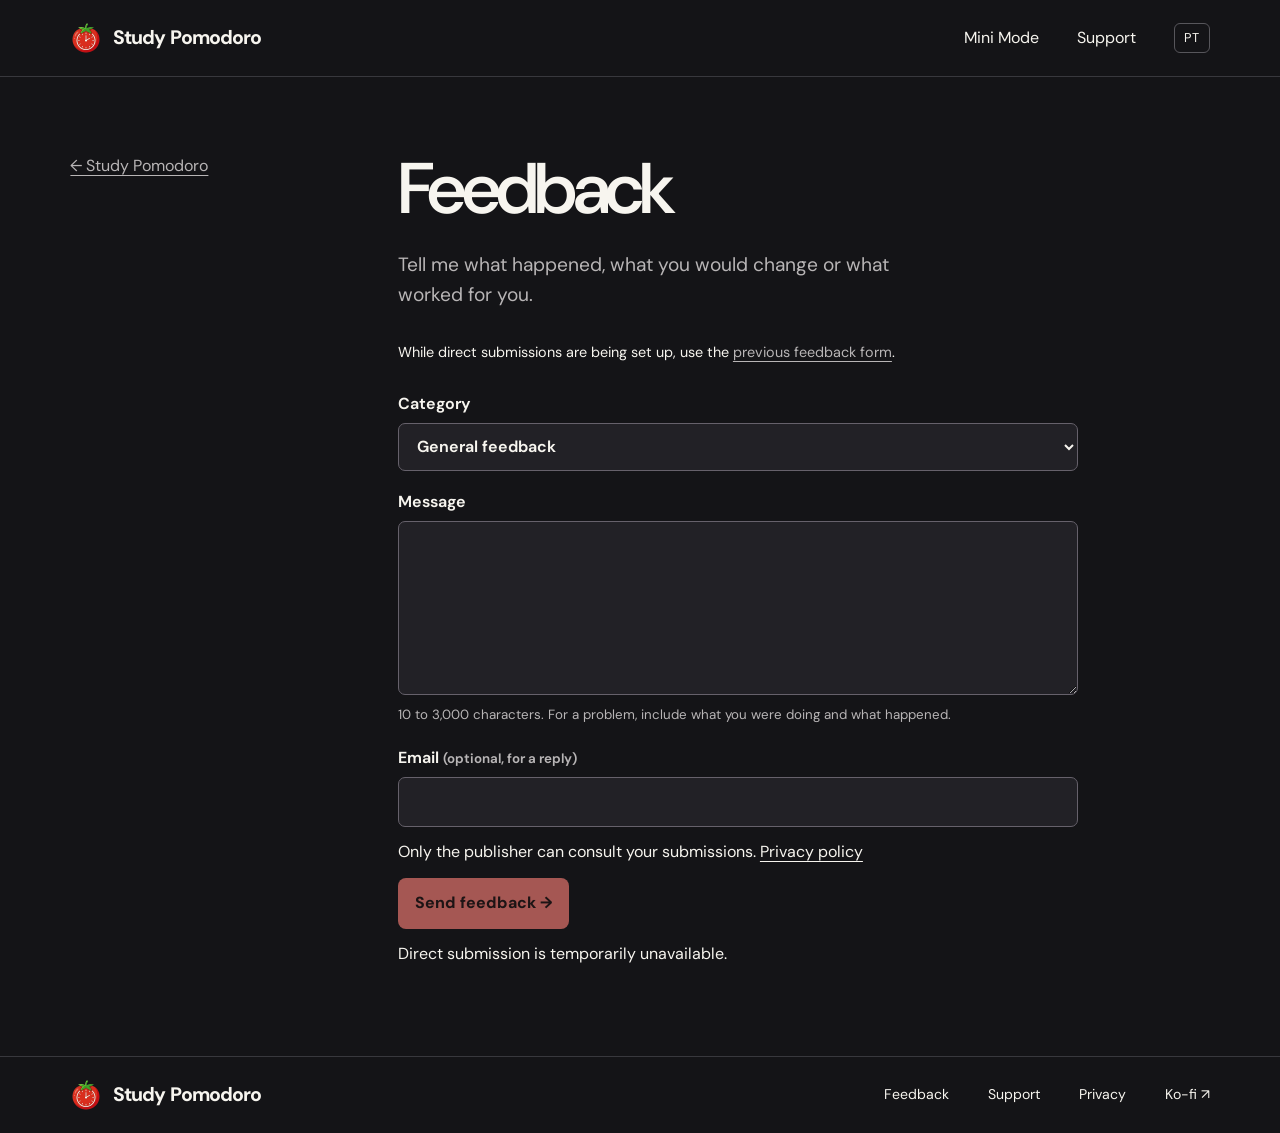
==== feedback/index.html @ 272808e7 "Reconstruir o site oficial bilingue da Study Pomodoro" ====
<!doctype html>
<html lang="en"><head><meta charset="utf-8"><meta name="viewport" content="width=device-width,initial-scale=1">
<title>Feedback | Study Pomodoro</title><meta name="description" content="Send an idea, report a problem or share a comment."><meta name="theme-color" content="#141417">
<link rel="canonical" href="https://carrolaxd.github.io/studypomodoro/feedback/"><link rel="alternate" hreflang="en" href="https://carrolaxd.github.io/studypomodoro/feedback/"><link rel="alternate" hreflang="pt-PT" href="https://carrolaxd.github.io/studypomodoro/pt/feedback/"><link rel="alternate" hreflang="x-default" href="https://carrolaxd.github.io/studypomodoro/feedback/">
<meta property="og:type" content="website"><meta property="og:title" content="Feedback | Study Pomodoro"><meta property="og:description" content="Send an idea, report a problem or share a comment."><meta property="og:url" content="https://carrolaxd.github.io/studypomodoro/feedback/"><meta property="og:image" content="https://carrolaxd.github.io/studypomodoro/assets/social.jpg"><meta property="og:image:alt" content="Study Pomodoro"><meta name="twitter:card" content="summary_large_image">
<link rel="icon" href="../assets/tomato.png"><link rel="stylesheet" href="../styles.css"><script defer src="../site.js"></script><script defer src="../assets/feedback.js"></script></head>
<body><a class="skip" href="#content">Skip to content</a><header><div class="bound nav"><a class="brand" href="../"><img src="../assets/tomato.png" width="32" height="32" alt="" >Study Pomodoro</a><nav aria-label="Main navigation"><a class="wide" href="../#mini">Mini Mode</a><a href="../support/">Support</a><a class="lang" href="../pt/feedback/" lang="pt-PT" hreflang="pt-PT" aria-label="PT - Português de Portugal">PT</a></nav></div></header>
<main id="content" class="bound doc"><aside><a href="../">← Study Pomodoro</a></aside><article><h1>Feedback</h1><p class="lead">Tell me what happened, what you would change or what worked for you.</p><aside class="fallback">While direct submissions are being set up, use the <a href="https://forms.gle/apu5jRZcbEH61ui2A">previous feedback form</a>.</aside><noscript><p>Direct submissions are being set up. You can use the previous feedback form in the meantime.</p></noscript><form data-feedback-form method="post"><label>Category<select name="category"><option value="general">General feedback</option><option value="bug">Report a problem</option><option value="suggestion">Suggest an idea</option></select></label><label>Message<textarea name="message" required minlength="10" maxlength="3000" rows="6" aria-describedby="hint"></textarea></label><small id="hint">10 to 3,000 characters. For a problem, include what you were doing and what happened.</small><label>Email <small>(optional, for a reply)</small><input type="email" name="email" maxlength="254" autocomplete="email"></label><label hidden>Website<input name="website" tabindex="-1" autocomplete="off"></label><p>Only the publisher can consult your submissions. <a href="../privacy/">Privacy policy</a></p><button type="submit" class="install" disabled>Send feedback →</button><p data-feedback-status role="status" aria-live="polite"></p></form></article></main>
<footer><div class="bound foot"><a class="brand" href="../"><img src="../assets/tomato.png" width="32" height="32" alt="" >Study Pomodoro</a><nav aria-label="Footer"><a href="../feedback/">Feedback</a><a href="../support/">Support</a><a href="../privacy/">Privacy</a><a href="https://ko-fi.com/ByCarrola">Ko-fi ↗</a></nav></div></footer></body></html>
---- styles.css ----
@font-face{font-family:DM;src:url(assets/fonts/dm-sans.woff2) format("woff2");font-weight:100 1000;font-display:swap}
:root{color-scheme:dark;--ink:#141417;--paper:#f5f1eb;--text:#f7f5ef;--muted:#b8b5b6;--coral:#ff8178;--line:#38383d;font-family:DM,system-ui,sans-serif;color:var(--text);background:var(--ink);scroll-behavior:smooth}
*{box-sizing:border-box}
body,figure,h1,h2,h3,p{margin:0}
body{font-size:16px;line-height:1.55}
a{color:inherit;text-underline-offset:.25em}
button,input,select,textarea{font:inherit}
button,summary{cursor:pointer}
[hidden]{display:none!important}
:focus-visible{outline:3px solid #599dff;outline-offset:4px}
.bound{width:min(1240px,89%);margin-inline:auto}
.skip{position:absolute;top:.5rem;left:1rem;padding:.5rem 1rem;background:white;color:black;transform:translateY(-160%);z-index:5}
.skip:focus{transform:none}
header{border-bottom:1px solid var(--line)}
.nav,.foot,.foot nav,.nav nav,.brand,.buttons,.install,.watch,.kicker,.closing,.section-head,figcaption,.switch{display:flex;align-items:center}
.nav,.foot{justify-content:space-between;min-height:76px;gap:1rem}
.brand{gap:.65rem;text-decoration:none;letter-spacing:-.045em;font-weight:760;font-size:1.22rem}
.brand img{object-fit:contain}
nav{gap:clamp(1rem,3vw,2.4rem)}
nav a,.watch{text-decoration:none}
nav a:hover,.watch:hover{color:var(--coral)}
.lang{font-size:.8rem;letter-spacing:.06em;border:1px solid #57565b;border-radius:6px;padding:.23rem .55rem}
.hero{display:grid;grid-template-columns:1fr 1fr;align-items:center;gap:5%;padding-block:clamp(3rem,6vw,6rem)}
.kicker{gap:.65rem;font-size:.73rem;font-weight:700;letter-spacing:.13em;text-transform:uppercase}
.kicker i{width:.65em;height:.65em;border-radius:50%;background:var(--coral)}
h1,h2,h3{font-weight:570;letter-spacing:-.065em;line-height:.99;text-wrap:balance}
.hero h1{font-size:clamp(4.4rem,7.3vw,7.3rem);margin:.28em 0}
h1 em{color:var(--coral);font-style:normal}
.intro,.section-head>p,.features .muted,.lead{font-size:clamp(1.04rem,1.5vw,1.22rem);color:var(--muted);max-width:40ch}
.buttons{margin-top:2rem;flex-wrap:wrap;gap:1.4rem}
.install{width:fit-content;justify-content:center;gap:.65rem;text-decoration:none;background:var(--coral);color:#231514;font-weight:750;border:0;border-radius:8px;padding:.83rem 1.05rem;transition:background .2s,transform .2s}
.install:hover{background:#ffa69f;transform:translateY(-2px)}
.install:disabled{opacity:.62;cursor:default;transform:none}
.windows{height:15px;width:15px;background:linear-gradient(to right,transparent 44%,var(--coral) 44% 55%,transparent 55%),linear-gradient(to bottom,#241617 44%,transparent 44% 55%,#241617 55%)}
.watch{gap:.46rem;font-size:.94rem;font-weight:650;padding-block:.5rem}
.watch b{font-size:1.23rem}
.watch small,.platform,.credit{color:var(--muted);font-size:.8rem}
.platform{margin-top:1rem}
.dial-stage{position:relative;isolation:isolate;overflow:hidden;display:grid;grid-template-rows:1fr auto;align-self:stretch;min-height:420px;border-radius:18px;background-color:#302128;background-image:radial-gradient(ellipse at 48% 56%,#6a343c 1%,transparent 70%),repeating-linear-gradient(0deg,transparent 0 31px,#ffffff08 31px 32px),repeating-linear-gradient(90deg,transparent 0 31px,#ffffff08 31px 32px);border:1px solid #574047}
.dial-stage[data-phase=break]{background-color:#1e2939;background-image:radial-gradient(ellipse at 48% 56%,#394b70 1%,transparent 70%),repeating-linear-gradient(0deg,transparent 0 31px,#ffffff09 31px 32px),repeating-linear-gradient(90deg,transparent 0 31px,#ffffff09 31px 32px)}
.ruler{height:12px;margin-inline:18px;position:absolute;inset:0 0 auto;background:repeating-linear-gradient(90deg,#ffffff38 0 1px,transparent 1px 12px);mask-image:linear-gradient(to bottom,black,transparent)}
.dial-window{align-self:center;display:grid;place-items:center;padding:32px 12px 16px}
.dial-window img{width:min(66%,295px);height:auto;display:block;filter:drop-shadow(0 16px 20px #10051066)}
figcaption{justify-content:space-between;gap:.6rem;padding:12px 18px;color:#e4d8da;font-size:.78rem;border-top:1px solid #ffffff18;background:#14141760}
.switch{gap:3px;background:#1b1a1e;border-radius:24px;padding:3px}
.switch button{background:none;border:0;border-radius:20px;color:#d0cbd1;min-height:32px;padding:.25rem .85rem}
.switch button[aria-pressed=true]{background:#f9d7d3;color:#24191b}
[data-phase=break] .switch button[aria-pressed=true]{background:#d2e0ff}
h2{font-size:clamp(2.5rem,5vw,5.25rem)}
.mini,.film{padding-block:clamp(3.5rem,7vw,7rem)}
.mini{background:var(--paper);color:#252227}
.section-head{justify-content:space-between;align-items:end;gap:3rem;margin-bottom:2rem}
.section-head h2,.features h2{margin-top:.24em}
.section-head>p{color:#565258;max-width:40ch}
.desk{overflow:hidden;border-radius:12px;background:#323445}
.desk img,video{width:100%;height:auto;display:block}
.features{display:grid;grid-template-columns:1fr 1.15fr;gap:8%;padding-block:clamp(3.5rem,7vw,7rem)}
.features .muted{margin-top:1.5rem}
details{border-bottom:1px solid var(--line)}
details:first-of-type{border-top:1px solid var(--line)}
summary{font-weight:650;padding:1rem 0}
.feature summary{display:flex;justify-content:space-between;align-items:center;list-style:none;font-size:1.25rem}
.feature summary::-webkit-details-marker{display:none}
.feature summary span:after{content:'+';font-size:1.35rem;color:var(--coral)}
.feature[open] summary span:after{content:'−'}
.feature>div{padding:1.25rem 1.5rem 0;background:#212126;overflow:hidden;border-radius:10px 10px 0 0}
.feature h3{font-size:1.65rem;letter-spacing:-.04em}
.feature p{color:var(--muted);margin:.65rem 0 1rem}
.feature img{display:block;width:min(100%,290px);height:auto;margin:auto}
.film{background:#202025}
video{border-radius:12px;background:black}
.credit{margin-top:.85rem}
.closing{justify-content:space-between;gap:2rem;padding-block:5rem}
.closing h2{max-width:14ch}
footer{border-top:1px solid var(--line)}
.foot{padding-block:1.3rem}
.foot nav{display:flex;flex-wrap:wrap;font-size:.88rem}
.doc{display:grid;grid-template-columns:1fr 3fr;gap:5%;padding-block:clamp(2.5rem,6vw,6rem);min-height:70vh}
.doc aside>a,.doc small{color:var(--muted)}
.doc article{max-width:680px;min-width:0}
.doc h1{font-size:clamp(3rem,5.6vw,5.5rem);margin-bottom:.35em}
.doc h2{font-size:1.55rem;line-height:1.2;letter-spacing:-.035em;margin-top:1.6em}
.doc p,.doc ul{margin:.8rem 0}
.doc .lead{margin-bottom:2rem}
.doc details>div{padding:0 0 1rem}
.doc .install{margin-top:.7rem}
form{margin-top:1.75rem}
form label{display:block;font-weight:650;margin:1.2rem 0 .45rem}
input,textarea,select{width:100%;padding:.72rem .85rem;border:1px solid #66616b;background:#222126;color:var(--text);border-radius:7px;display:block;margin-top:.4rem}
textarea{resize:vertical;min-height:8rem}
.fallback{font-size:.9rem;margin-top:1.5rem}
@media(max-width:880px){.bound{width:91%}.hero{gap:4%}.hero h1{font-size:clamp(3.8rem,8vw,5rem)}.dial-stage{min-height:370px}.section-head{gap:1.5rem}.buttons{gap:.6rem 1rem}.nav{min-height:64px}}
@media(max-width:700px){.hero,.features,.doc{grid-template-columns:1fr}.hero{gap:2rem;padding-block:2.5rem}.hero h1{font-size:clamp(4rem,13vw,6rem)}.dial-stage{min-height:0}.dial-window img{width:min(57%,250px)}.dial-window{padding:24px 12px 16px}.section-head,.closing,.foot{align-items:flex-start;flex-direction:column}.section-head{gap:1.2rem}.features{gap:2rem}.closing{padding-block:3rem}.doc{gap:1.2rem}.desk img{height:auto}.foot nav{gap:1rem}.intro{max-width:39ch}}
@media(max-width:450px){.wide{display:none}.brand{font-size:1.06rem;gap:.35rem}.brand img{width:25px;height:25px}.nav nav{gap:.75rem}.nav{min-height:58px}.buttons{gap:.65rem}.install{font-size:.9rem}.watch{font-size:.88rem}.section-head h2{font-size:2.85rem}}
@media(prefers-reduced-motion:reduce){:root{scroll-behavior:auto}*,*::before,*::after{transition:none!important}}
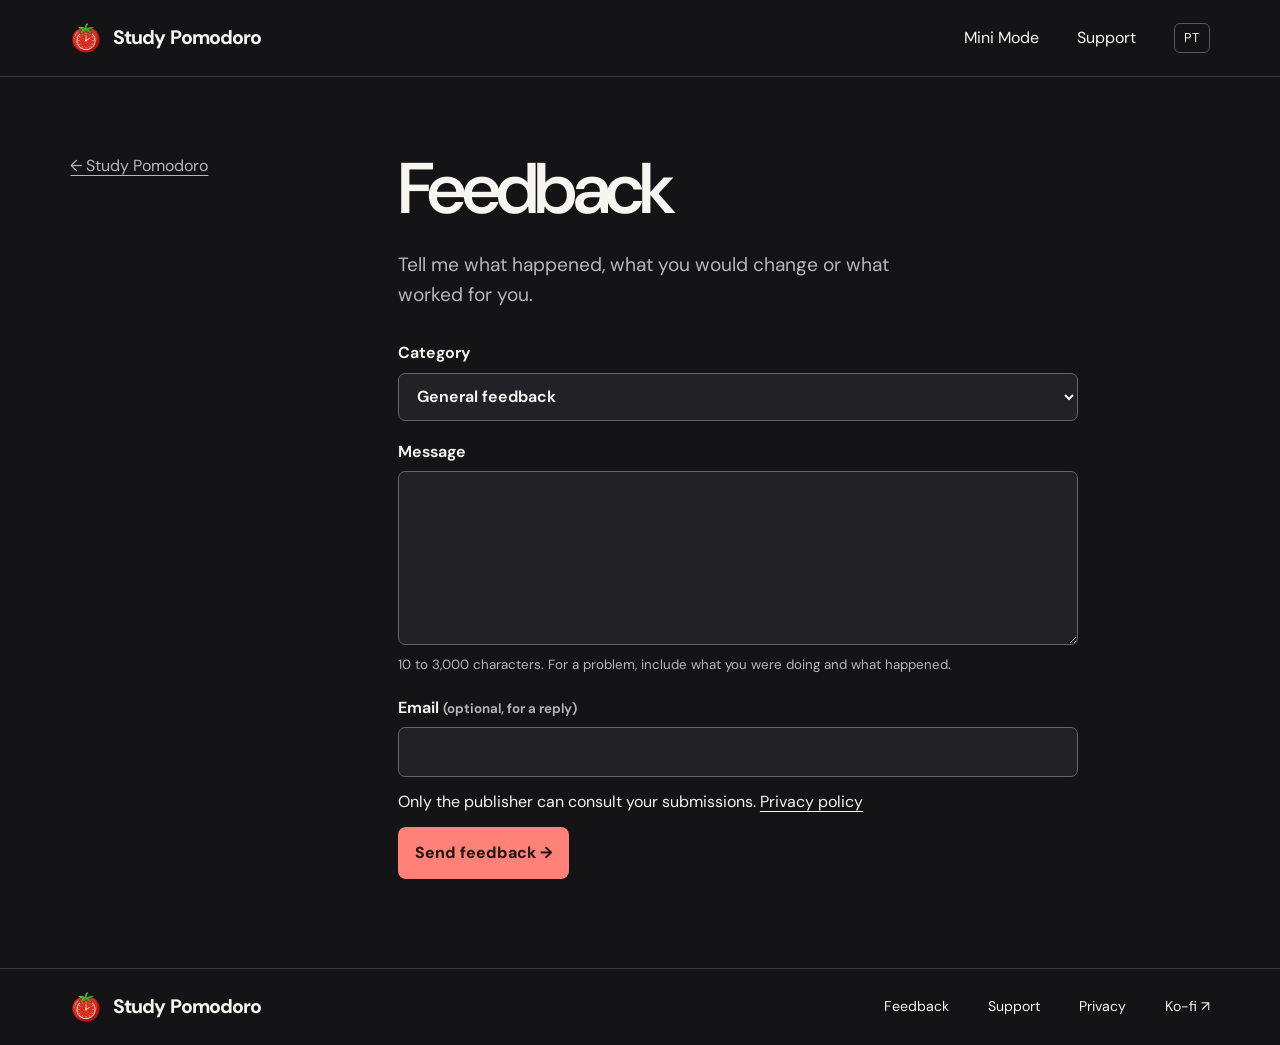
==== commit 929faee4: "Ativar o envio privado de feedback no site oficial" ====
--- a/feedback/index.html
+++ b/feedback/index.html
@@ -1,9 +1,91 @@
 <!doctype html>
-<html lang="en"><head><meta charset="utf-8"><meta name="viewport" content="width=device-width,initial-scale=1">
-<title>Feedback | Study Pomodoro</title><meta name="description" content="Send an idea, report a problem or share a comment."><meta name="theme-color" content="#141417">
-<link rel="canonical" href="https://carrolaxd.github.io/studypomodoro/feedback/"><link rel="alternate" hreflang="en" href="https://carrolaxd.github.io/studypomodoro/feedback/"><link rel="alternate" hreflang="pt-PT" href="https://carrolaxd.github.io/studypomodoro/pt/feedback/"><link rel="alternate" hreflang="x-default" href="https://carrolaxd.github.io/studypomodoro/feedback/">
-<meta property="og:type" content="website"><meta property="og:title" content="Feedback | Study Pomodoro"><meta property="og:description" content="Send an idea, report a problem or share a comment."><meta property="og:url" content="https://carrolaxd.github.io/studypomodoro/feedback/"><meta property="og:image" content="https://carrolaxd.github.io/studypomodoro/assets/social.jpg"><meta property="og:image:alt" content="Study Pomodoro"><meta name="twitter:card" content="summary_large_image">
-<link rel="icon" href="../assets/tomato.png"><link rel="stylesheet" href="../styles.css"><script defer src="../site.js"></script><script defer src="../assets/feedback.js"></script></head>
-<body><a class="skip" href="#content">Skip to content</a><header><div class="bound nav"><a class="brand" href="../"><img src="../assets/tomato.png" width="32" height="32" alt="" >Study Pomodoro</a><nav aria-label="Main navigation"><a class="wide" href="../#mini">Mini Mode</a><a href="../support/">Support</a><a class="lang" href="../pt/feedback/" lang="pt-PT" hreflang="pt-PT" aria-label="PT - Português de Portugal">PT</a></nav></div></header>
-<main id="content" class="bound doc"><aside><a href="../">← Study Pomodoro</a></aside><article><h1>Feedback</h1><p class="lead">Tell me what happened, what you would change or what worked for you.</p><aside class="fallback">While direct submissions are being set up, use the <a href="https://forms.gle/apu5jRZcbEH61ui2A">previous feedback form</a>.</aside><noscript><p>Direct submissions are being set up. You can use the previous feedback form in the meantime.</p></noscript><form data-feedback-form method="post"><label>Category<select name="category"><option value="general">General feedback</option><option value="bug">Report a problem</option><option value="suggestion">Suggest an idea</option></select></label><label>Message<textarea name="message" required minlength="10" maxlength="3000" rows="6" aria-describedby="hint"></textarea></label><small id="hint">10 to 3,000 characters. For a problem, include what you were doing and what happened.</small><label>Email <small>(optional, for a reply)</small><input type="email" name="email" maxlength="254" autocomplete="email"></label><label hidden>Website<input name="website" tabindex="-1" autocomplete="off"></label><p>Only the publisher can consult your submissions. <a href="../privacy/">Privacy policy</a></p><button type="submit" class="install" disabled>Send feedback →</button><p data-feedback-status role="status" aria-live="polite"></p></form></article></main>
-<footer><div class="bound foot"><a class="brand" href="../"><img src="../assets/tomato.png" width="32" height="32" alt="" >Study Pomodoro</a><nav aria-label="Footer"><a href="../feedback/">Feedback</a><a href="../support/">Support</a><a href="../privacy/">Privacy</a><a href="https://ko-fi.com/ByCarrola">Ko-fi ↗</a></nav></div></footer></body></html>
+<html lang="en">
+  <head>
+    <meta charset="utf-8" />
+    <meta name="viewport" content="width=device-width,initial-scale=1" />
+    <title>Feedback | Study Pomodoro</title>
+    <meta name="description" content="Send an idea, report a problem or share a comment." />
+    <meta name="theme-color" content="#141417" />
+    <link rel="canonical" href="https://carrolaxd.github.io/studypomodoro/feedback/" />
+    <link rel="alternate" hreflang="en" href="https://carrolaxd.github.io/studypomodoro/feedback/" />
+    <link rel="alternate" hreflang="pt-PT" href="https://carrolaxd.github.io/studypomodoro/pt/feedback/" />
+    <link rel="alternate" hreflang="x-default" href="https://carrolaxd.github.io/studypomodoro/feedback/" />
+    <meta property="og:type" content="website" />
+    <meta property="og:title" content="Feedback | Study Pomodoro" />
+    <meta property="og:description" content="Send an idea, report a problem or share a comment." />
+    <meta property="og:url" content="https://carrolaxd.github.io/studypomodoro/feedback/" />
+    <meta property="og:image" content="https://carrolaxd.github.io/studypomodoro/assets/social.jpg" />
+    <meta property="og:image:alt" content="Study Pomodoro" />
+    <meta name="twitter:card" content="summary_large_image" />
+    <link rel="icon" href="../assets/tomato.png" />
+    <link rel="stylesheet" href="../styles.css" />
+    <script defer src="../site.js"></script>
+    <script defer src="../assets/feedback.js"></script>
+  </head>
+  <body>
+    <a class="skip" href="#content">Skip to content</a>
+    <header>
+      <div class="bound nav">
+        <a class="brand" href="../"
+          ><img src="../assets/tomato.png" width="32" height="32" alt="" />Study Pomodoro</a
+        >
+        <nav aria-label="Main navigation">
+          <a class="wide" href="../#mini">Mini Mode</a><a href="../support/">Support</a
+          ><a
+            class="lang"
+            href="../pt/feedback/"
+            lang="pt-PT"
+            hreflang="pt-PT"
+            aria-label="PT - Português de Portugal"
+            >PT</a
+          >
+        </nav>
+      </div>
+    </header>
+    <main id="content" class="bound doc">
+      <aside><a href="../">← Study Pomodoro</a></aside>
+      <article>
+        <h1>Feedback</h1>
+        <p class="lead">Tell me what happened, what you would change or what worked for you.</p>
+        <noscript><p>Turn on JavaScript to send this form, or contact the publisher by email. <a href="mailto:pedrocarrola2006@gmail.com">pedrocarrola2006@gmail.com</a></p></noscript>
+        <form data-feedback-form method="post" data-endpoint="https://studypomodoro-feedback.pedrocarrola2006.workers.dev/feedback">
+          <label
+            >Category<select name="category">
+              <option value="general">General feedback</option>
+              <option value="bug">Report a problem</option>
+              <option value="suggestion">Suggest an idea</option>
+            </select></label
+          ><label
+            >Message<textarea
+              name="message"
+              required
+              minlength="10"
+              maxlength="3000"
+              rows="6"
+              aria-describedby="hint"
+            ></textarea></label
+          ><small id="hint"
+            >10 to 3,000 characters. For a problem, include what you were doing and what happened.</small
+          ><label
+            >Email <small>(optional, for a reply)</small
+            ><input type="email" name="email" maxlength="254" autocomplete="email" /></label
+          ><label hidden>Website<input name="website" tabindex="-1" autocomplete="off" /></label>
+          <p>Only the publisher can consult your submissions. <a href="../privacy/">Privacy policy</a></p>
+          <button type="submit" class="install" disabled>Send feedback →</button>
+          <p data-feedback-status role="status" aria-live="polite"></p>
+        </form>
+      </article>
+    </main>
+    <footer>
+      <div class="bound foot">
+        <a class="brand" href="../"
+          ><img src="../assets/tomato.png" width="32" height="32" alt="" />Study Pomodoro</a
+        >
+        <nav aria-label="Footer">
+          <a href="../feedback/">Feedback</a><a href="../support/">Support</a><a href="../privacy/">Privacy</a
+          ><a href="https://ko-fi.com/ByCarrola">Ko-fi ↗</a>
+        </nav>
+      </div>
+    </footer>
+  </body>
+</html>
--- a/styles.css
+++ b/styles.css
@@ -93,3 +93,7 @@
 @media(max-width:700px){.hero,.features,.doc{grid-template-columns:1fr}.hero{gap:2rem;padding-block:2.5rem}.hero h1{font-size:clamp(4rem,13vw,6rem)}.dial-stage{min-height:0}.dial-window img{width:min(57%,250px)}.dial-window{padding:24px 12px 16px}.section-head,.closing,.foot{align-items:flex-start;flex-direction:column}.section-head{gap:1.2rem}.features{gap:2rem}.closing{padding-block:3rem}.doc{gap:1.2rem}.desk img{height:auto}.foot nav{gap:1rem}.intro{max-width:39ch}}
 @media(max-width:450px){.wide{display:none}.brand{font-size:1.06rem;gap:.35rem}.brand img{width:25px;height:25px}.nav nav{gap:.75rem}.nav{min-height:58px}.buttons{gap:.65rem}.install{font-size:.9rem}.watch{font-size:.88rem}.section-head h2{font-size:2.85rem}}
 @media(prefers-reduced-motion:reduce){:root{scroll-behavior:auto}*,*::before,*::after{transition:none!important}}
+.transcript{margin-top:1rem}
+.transcript dl{display:grid;grid-template-columns:auto 1fr;gap:.65rem 1.1rem;margin:.2rem 0 1.2rem;max-width:75ch}
+.transcript dt{font-variant-numeric:tabular-nums;color:var(--coral)}
+.transcript dd{margin:0;color:var(--muted)}
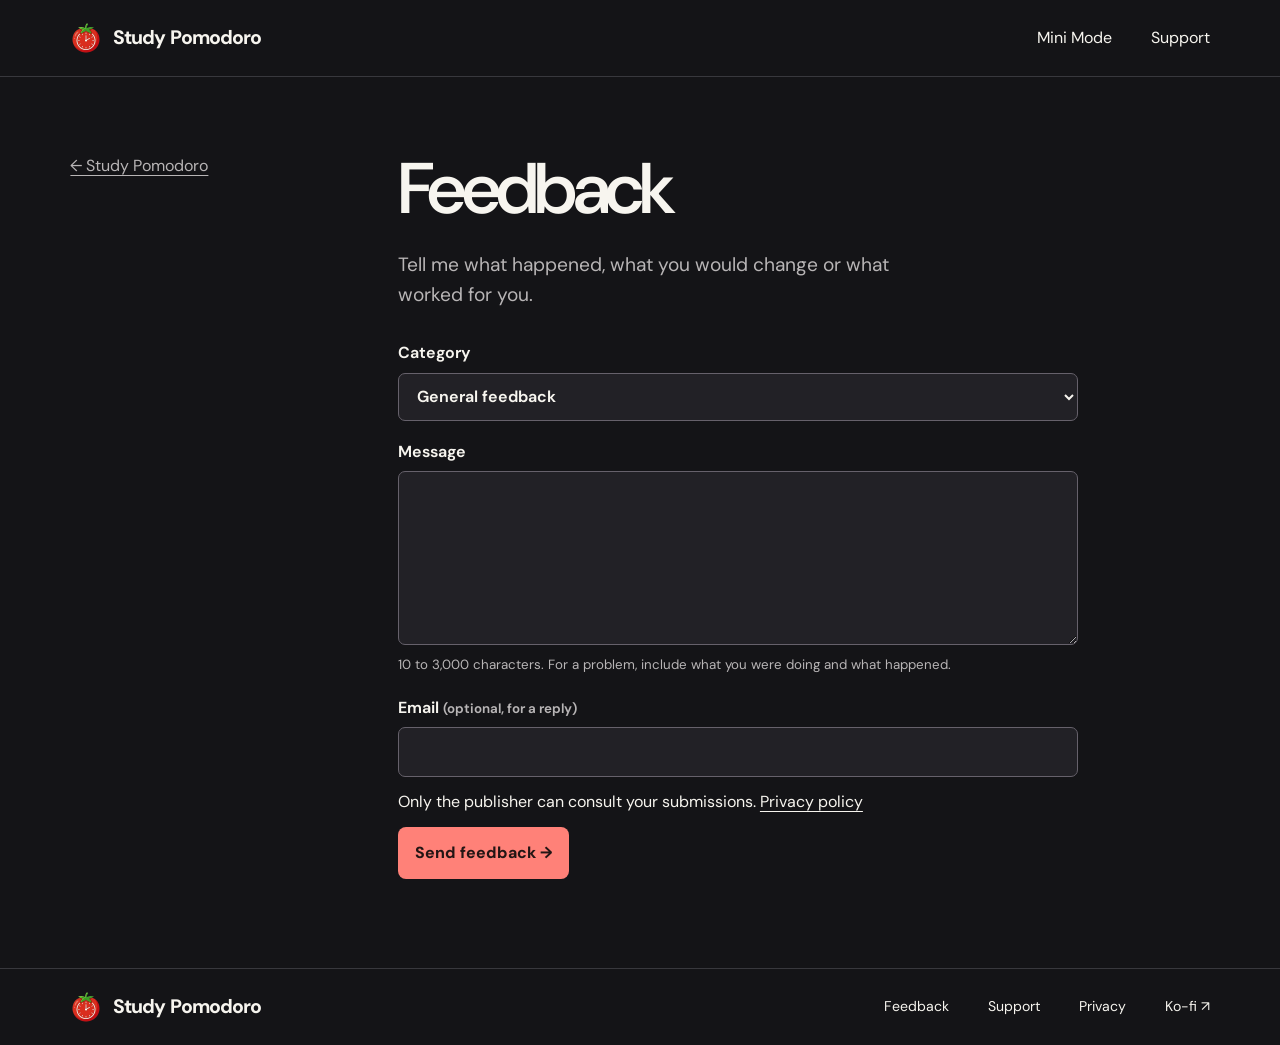
==== commit daf8491f: "Publicar o site oficial exclusivamente em inglês" ====
--- a/feedback/index.html
+++ b/feedback/index.html
@@ -7,9 +7,6 @@
     <meta name="description" content="Send an idea, report a problem or share a comment." />
     <meta name="theme-color" content="#141417" />
     <link rel="canonical" href="https://carrolaxd.github.io/studypomodoro/feedback/" />
-    <link rel="alternate" hreflang="en" href="https://carrolaxd.github.io/studypomodoro/feedback/" />
-    <link rel="alternate" hreflang="pt-PT" href="https://carrolaxd.github.io/studypomodoro/pt/feedback/" />
-    <link rel="alternate" hreflang="x-default" href="https://carrolaxd.github.io/studypomodoro/feedback/" />
     <meta property="og:type" content="website" />
     <meta property="og:title" content="Feedback | Study Pomodoro" />
     <meta property="og:description" content="Send an idea, report a problem or share a comment." />
@@ -31,13 +28,6 @@
         >
         <nav aria-label="Main navigation">
           <a class="wide" href="../#mini">Mini Mode</a><a href="../support/">Support</a
-          ><a
-            class="lang"
-            href="../pt/feedback/"
-            lang="pt-PT"
-            hreflang="pt-PT"
-            aria-label="PT - Português de Portugal"
-            >PT</a
           >
         </nav>
       </div>
--- a/styles.css
+++ b/styles.css
@@ -19,7 +19,6 @@
 nav{gap:clamp(1rem,3vw,2.4rem)}
 nav a,.watch{text-decoration:none}
 nav a:hover,.watch:hover{color:var(--coral)}
-.lang{font-size:.8rem;letter-spacing:.06em;border:1px solid #57565b;border-radius:6px;padding:.23rem .55rem}
 .hero{display:grid;grid-template-columns:1fr 1fr;align-items:center;gap:5%;padding-block:clamp(3rem,6vw,6rem)}
 .kicker{gap:.65rem;font-size:.73rem;font-weight:700;letter-spacing:.13em;text-transform:uppercase}
 .kicker i{width:.65em;height:.65em;border-radius:50%;background:var(--coral)}
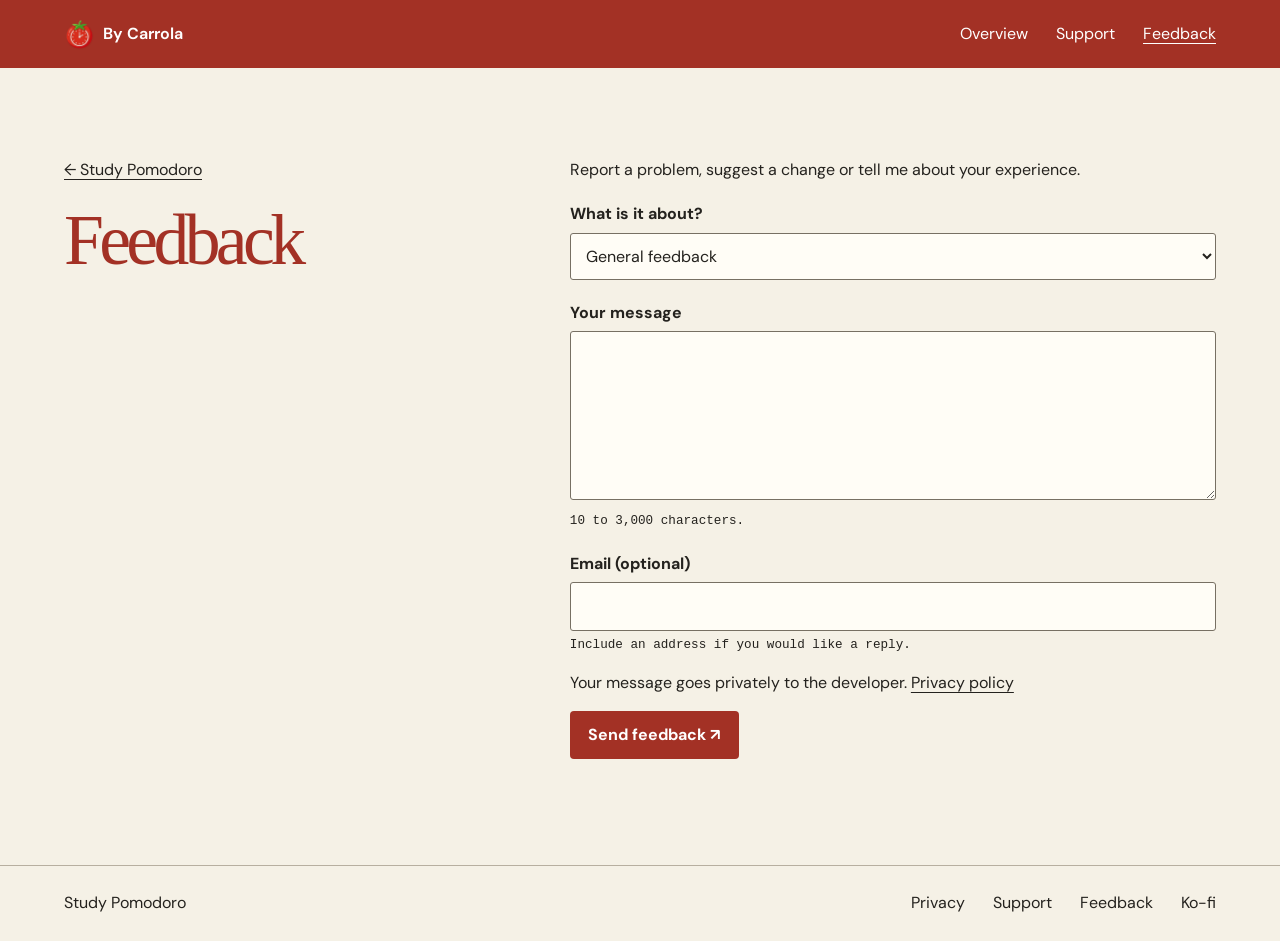
==== commit 677ff699: "Construir a apresentação da Study Pomodoro a partir do filme oficial" ====
--- a/feedback/index.html
+++ b/feedback/index.html
@@ -2,80 +2,82 @@
 <html lang="en">
   <head>
     <meta charset="utf-8" />
-    <meta name="viewport" content="width=device-width,initial-scale=1" />
+    <meta name="viewport" content="width=device-width, initial-scale=1" />
     <title>Feedback | Study Pomodoro</title>
-    <meta name="description" content="Send an idea, report a problem or share a comment." />
-    <meta name="theme-color" content="#141417" />
+    <meta name="description" content="Contact the developer of Study Pomodoro." />
+    <meta name="theme-color" content="#a33125" />
     <link rel="canonical" href="https://carrolaxd.github.io/studypomodoro/feedback/" />
     <meta property="og:type" content="website" />
-    <meta property="og:title" content="Feedback | Study Pomodoro" />
-    <meta property="og:description" content="Send an idea, report a problem or share a comment." />
     <meta property="og:url" content="https://carrolaxd.github.io/studypomodoro/feedback/" />
-    <meta property="og:image" content="https://carrolaxd.github.io/studypomodoro/assets/social.jpg" />
-    <meta property="og:image:alt" content="Study Pomodoro" />
+    <meta property="og:title" content="Feedback" />
+    <meta property="og:description" content="Contact the developer of Study Pomodoro." />
+    <meta property="og:image" content="https://carrolaxd.github.io/studypomodoro/assets/film-cover.jpg" />
     <meta name="twitter:card" content="summary_large_image" />
     <link rel="icon" href="../assets/tomato.png" />
     <link rel="stylesheet" href="../styles.css" />
-    <script defer src="../site.js"></script>
     <script defer src="../assets/feedback.js"></script>
   </head>
   <body>
-    <a class="skip" href="#content">Skip to content</a>
+    <a class="skip" href="#main">Skip to content</a>
     <header>
-      <div class="bound nav">
-        <a class="brand" href="../"
-          ><img src="../assets/tomato.png" width="32" height="32" alt="" />Study Pomodoro</a
+      <a class="brand" href="../"
+        ><img width="31" height="31" src="../assets/tomato.png" alt="" />By Carrola</a
+      >
+      <nav aria-label="Main navigation">
+        <a href="../">Overview</a><a href="../support/">Support</a
+        ><a href="../feedback/" aria-current="page">Feedback</a>
+      </nav>
+    </header>
+    <main class="document" id="main">
+      <div class="doc-title">
+        <a href="../">← Study Pomodoro</a>
+        <h1>Feedback</h1>
+      </div>
+      <article>
+        <p>Report a problem, suggest a change or tell me about your experience.</p>
+        <form
+          method="post"
+          data-feedback-form
+          data-endpoint="https://studypomodoro-feedback.pedrocarrola2006.workers.dev/feedback"
         >
-        <nav aria-label="Main navigation">
-          <a class="wide" href="../#mini">Mini Mode</a><a href="../support/">Support</a
+          <label for="category">What is it about?</label
+          ><select name="category" id="category">
+            <option value="general">General feedback</option>
+            <option value="bug">A problem</option>
+            <option value="suggestion">A suggestion</option>
+          </select>
+          <label for="message">Your message</label
+          ><textarea
+            id="message"
+            name="message"
+            rows="6"
+            required
+            minlength="10"
+            maxlength="3000"
+            aria-describedby="hint"
+          ></textarea
+          ><small id="hint">10 to 3,000 characters.</small> <label for="email">Email (optional)</label
+          ><input id="email" name="email" type="email" maxlength="254" autocomplete="email" /><small
+            >Include an address if you would like a reply.</small
           >
-        </nav>
-      </div>
-    </header>
-    <main id="content" class="bound doc">
-      <aside><a href="../">← Study Pomodoro</a></aside>
-      <article>
-        <h1>Feedback</h1>
-        <p class="lead">Tell me what happened, what you would change or what worked for you.</p>
-        <noscript><p>Turn on JavaScript to send this form, or contact the publisher by email. <a href="mailto:pedrocarrola2006@gmail.com">pedrocarrola2006@gmail.com</a></p></noscript>
-        <form data-feedback-form method="post" data-endpoint="https://studypomodoro-feedback.pedrocarrola2006.workers.dev/feedback">
-          <label
-            >Category<select name="category">
-              <option value="general">General feedback</option>
-              <option value="bug">Report a problem</option>
-              <option value="suggestion">Suggest an idea</option>
-            </select></label
-          ><label
-            >Message<textarea
-              name="message"
-              required
-              minlength="10"
-              maxlength="3000"
-              rows="6"
-              aria-describedby="hint"
-            ></textarea></label
-          ><small id="hint"
-            >10 to 3,000 characters. For a problem, include what you were doing and what happened.</small
-          ><label
-            >Email <small>(optional, for a reply)</small
-            ><input type="email" name="email" maxlength="254" autocomplete="email" /></label
-          ><label hidden>Website<input name="website" tabindex="-1" autocomplete="off" /></label>
-          <p>Only the publisher can consult your submissions. <a href="../privacy/">Privacy policy</a></p>
-          <button type="submit" class="install" disabled>Send feedback →</button>
-          <p data-feedback-status role="status" aria-live="polite"></p>
+          <label hidden>Website<input name="website" tabindex="-1" autocomplete="off" /></label>
+          <p>Your message goes privately to the developer. <a href="../privacy/">Privacy policy</a></p>
+          <button class="action" type="submit" disabled>Send feedback ↗</button>
+          <p role="status" data-feedback-status></p>
         </form>
+        <noscript
+          ><p>
+            Email <a href="mailto:pedrocarrola2006@gmail.com">the developer</a> to send feedback.
+          </p></noscript
+        >
       </article>
     </main>
     <footer>
-      <div class="bound foot">
-        <a class="brand" href="../"
-          ><img src="../assets/tomato.png" width="32" height="32" alt="" />Study Pomodoro</a
-        >
-        <nav aria-label="Footer">
-          <a href="../feedback/">Feedback</a><a href="../support/">Support</a><a href="../privacy/">Privacy</a
-          ><a href="https://ko-fi.com/ByCarrola">Ko-fi ↗</a>
-        </nav>
-      </div>
+      <a href="../">Study Pomodoro</a>
+      <nav aria-label="Footer">
+        <a href="../privacy/">Privacy</a><a href="../support/">Support</a><a href="../feedback/">Feedback</a
+        ><a href="https://ko-fi.com/ByCarrola">Ko-fi</a>
+      </nav>
     </footer>
   </body>
 </html>
--- a/styles.css
+++ b/styles.css
@@ -1,98 +1,355 @@
-@font-face{font-family:DM;src:url(assets/fonts/dm-sans.woff2) format("woff2");font-weight:100 1000;font-display:swap}
-:root{color-scheme:dark;--ink:#141417;--paper:#f5f1eb;--text:#f7f5ef;--muted:#b8b5b6;--coral:#ff8178;--line:#38383d;font-family:DM,system-ui,sans-serif;color:var(--text);background:var(--ink);scroll-behavior:smooth}
-*{box-sizing:border-box}
-body,figure,h1,h2,h3,p{margin:0}
-body{font-size:16px;line-height:1.55}
-a{color:inherit;text-underline-offset:.25em}
-button,input,select,textarea{font:inherit}
-button,summary{cursor:pointer}
-[hidden]{display:none!important}
-:focus-visible{outline:3px solid #599dff;outline-offset:4px}
-.bound{width:min(1240px,89%);margin-inline:auto}
-.skip{position:absolute;top:.5rem;left:1rem;padding:.5rem 1rem;background:white;color:black;transform:translateY(-160%);z-index:5}
-.skip:focus{transform:none}
-header{border-bottom:1px solid var(--line)}
-.nav,.foot,.foot nav,.nav nav,.brand,.buttons,.install,.watch,.kicker,.closing,.section-head,figcaption,.switch{display:flex;align-items:center}
-.nav,.foot{justify-content:space-between;min-height:76px;gap:1rem}
-.brand{gap:.65rem;text-decoration:none;letter-spacing:-.045em;font-weight:760;font-size:1.22rem}
-.brand img{object-fit:contain}
-nav{gap:clamp(1rem,3vw,2.4rem)}
-nav a,.watch{text-decoration:none}
-nav a:hover,.watch:hover{color:var(--coral)}
-.hero{display:grid;grid-template-columns:1fr 1fr;align-items:center;gap:5%;padding-block:clamp(3rem,6vw,6rem)}
-.kicker{gap:.65rem;font-size:.73rem;font-weight:700;letter-spacing:.13em;text-transform:uppercase}
-.kicker i{width:.65em;height:.65em;border-radius:50%;background:var(--coral)}
-h1,h2,h3{font-weight:570;letter-spacing:-.065em;line-height:.99;text-wrap:balance}
-.hero h1{font-size:clamp(4.4rem,7.3vw,7.3rem);margin:.28em 0}
-h1 em{color:var(--coral);font-style:normal}
-.intro,.section-head>p,.features .muted,.lead{font-size:clamp(1.04rem,1.5vw,1.22rem);color:var(--muted);max-width:40ch}
-.buttons{margin-top:2rem;flex-wrap:wrap;gap:1.4rem}
-.install{width:fit-content;justify-content:center;gap:.65rem;text-decoration:none;background:var(--coral);color:#231514;font-weight:750;border:0;border-radius:8px;padding:.83rem 1.05rem;transition:background .2s,transform .2s}
-.install:hover{background:#ffa69f;transform:translateY(-2px)}
-.install:disabled{opacity:.62;cursor:default;transform:none}
-.windows{height:15px;width:15px;background:linear-gradient(to right,transparent 44%,var(--coral) 44% 55%,transparent 55%),linear-gradient(to bottom,#241617 44%,transparent 44% 55%,#241617 55%)}
-.watch{gap:.46rem;font-size:.94rem;font-weight:650;padding-block:.5rem}
-.watch b{font-size:1.23rem}
-.watch small,.platform,.credit{color:var(--muted);font-size:.8rem}
-.platform{margin-top:1rem}
-.dial-stage{position:relative;isolation:isolate;overflow:hidden;display:grid;grid-template-rows:1fr auto;align-self:stretch;min-height:420px;border-radius:18px;background-color:#302128;background-image:radial-gradient(ellipse at 48% 56%,#6a343c 1%,transparent 70%),repeating-linear-gradient(0deg,transparent 0 31px,#ffffff08 31px 32px),repeating-linear-gradient(90deg,transparent 0 31px,#ffffff08 31px 32px);border:1px solid #574047}
-.dial-stage[data-phase=break]{background-color:#1e2939;background-image:radial-gradient(ellipse at 48% 56%,#394b70 1%,transparent 70%),repeating-linear-gradient(0deg,transparent 0 31px,#ffffff09 31px 32px),repeating-linear-gradient(90deg,transparent 0 31px,#ffffff09 31px 32px)}
-.ruler{height:12px;margin-inline:18px;position:absolute;inset:0 0 auto;background:repeating-linear-gradient(90deg,#ffffff38 0 1px,transparent 1px 12px);mask-image:linear-gradient(to bottom,black,transparent)}
-.dial-window{align-self:center;display:grid;place-items:center;padding:32px 12px 16px}
-.dial-window img{width:min(66%,295px);height:auto;display:block;filter:drop-shadow(0 16px 20px #10051066)}
-figcaption{justify-content:space-between;gap:.6rem;padding:12px 18px;color:#e4d8da;font-size:.78rem;border-top:1px solid #ffffff18;background:#14141760}
-.switch{gap:3px;background:#1b1a1e;border-radius:24px;padding:3px}
-.switch button{background:none;border:0;border-radius:20px;color:#d0cbd1;min-height:32px;padding:.25rem .85rem}
-.switch button[aria-pressed=true]{background:#f9d7d3;color:#24191b}
-[data-phase=break] .switch button[aria-pressed=true]{background:#d2e0ff}
-h2{font-size:clamp(2.5rem,5vw,5.25rem)}
-.mini,.film{padding-block:clamp(3.5rem,7vw,7rem)}
-.mini{background:var(--paper);color:#252227}
-.section-head{justify-content:space-between;align-items:end;gap:3rem;margin-bottom:2rem}
-.section-head h2,.features h2{margin-top:.24em}
-.section-head>p{color:#565258;max-width:40ch}
-.desk{overflow:hidden;border-radius:12px;background:#323445}
-.desk img,video{width:100%;height:auto;display:block}
-.features{display:grid;grid-template-columns:1fr 1.15fr;gap:8%;padding-block:clamp(3.5rem,7vw,7rem)}
-.features .muted{margin-top:1.5rem}
-details{border-bottom:1px solid var(--line)}
-details:first-of-type{border-top:1px solid var(--line)}
-summary{font-weight:650;padding:1rem 0}
-.feature summary{display:flex;justify-content:space-between;align-items:center;list-style:none;font-size:1.25rem}
-.feature summary::-webkit-details-marker{display:none}
-.feature summary span:after{content:'+';font-size:1.35rem;color:var(--coral)}
-.feature[open] summary span:after{content:'−'}
-.feature>div{padding:1.25rem 1.5rem 0;background:#212126;overflow:hidden;border-radius:10px 10px 0 0}
-.feature h3{font-size:1.65rem;letter-spacing:-.04em}
-.feature p{color:var(--muted);margin:.65rem 0 1rem}
-.feature img{display:block;width:min(100%,290px);height:auto;margin:auto}
-.film{background:#202025}
-video{border-radius:12px;background:black}
-.credit{margin-top:.85rem}
-.closing{justify-content:space-between;gap:2rem;padding-block:5rem}
-.closing h2{max-width:14ch}
-footer{border-top:1px solid var(--line)}
-.foot{padding-block:1.3rem}
-.foot nav{display:flex;flex-wrap:wrap;font-size:.88rem}
-.doc{display:grid;grid-template-columns:1fr 3fr;gap:5%;padding-block:clamp(2.5rem,6vw,6rem);min-height:70vh}
-.doc aside>a,.doc small{color:var(--muted)}
-.doc article{max-width:680px;min-width:0}
-.doc h1{font-size:clamp(3rem,5.6vw,5.5rem);margin-bottom:.35em}
-.doc h2{font-size:1.55rem;line-height:1.2;letter-spacing:-.035em;margin-top:1.6em}
-.doc p,.doc ul{margin:.8rem 0}
-.doc .lead{margin-bottom:2rem}
-.doc details>div{padding:0 0 1rem}
-.doc .install{margin-top:.7rem}
-form{margin-top:1.75rem}
-form label{display:block;font-weight:650;margin:1.2rem 0 .45rem}
-input,textarea,select{width:100%;padding:.72rem .85rem;border:1px solid #66616b;background:#222126;color:var(--text);border-radius:7px;display:block;margin-top:.4rem}
-textarea{resize:vertical;min-height:8rem}
-.fallback{font-size:.9rem;margin-top:1.5rem}
-@media(max-width:880px){.bound{width:91%}.hero{gap:4%}.hero h1{font-size:clamp(3.8rem,8vw,5rem)}.dial-stage{min-height:370px}.section-head{gap:1.5rem}.buttons{gap:.6rem 1rem}.nav{min-height:64px}}
-@media(max-width:700px){.hero,.features,.doc{grid-template-columns:1fr}.hero{gap:2rem;padding-block:2.5rem}.hero h1{font-size:clamp(4rem,13vw,6rem)}.dial-stage{min-height:0}.dial-window img{width:min(57%,250px)}.dial-window{padding:24px 12px 16px}.section-head,.closing,.foot{align-items:flex-start;flex-direction:column}.section-head{gap:1.2rem}.features{gap:2rem}.closing{padding-block:3rem}.doc{gap:1.2rem}.desk img{height:auto}.foot nav{gap:1rem}.intro{max-width:39ch}}
-@media(max-width:450px){.wide{display:none}.brand{font-size:1.06rem;gap:.35rem}.brand img{width:25px;height:25px}.nav nav{gap:.75rem}.nav{min-height:58px}.buttons{gap:.65rem}.install{font-size:.9rem}.watch{font-size:.88rem}.section-head h2{font-size:2.85rem}}
-@media(prefers-reduced-motion:reduce){:root{scroll-behavior:auto}*,*::before,*::after{transition:none!important}}
-.transcript{margin-top:1rem}
-.transcript dl{display:grid;grid-template-columns:auto 1fr;gap:.65rem 1.1rem;margin:.2rem 0 1.2rem;max-width:75ch}
-.transcript dt{font-variant-numeric:tabular-nums;color:var(--coral)}
-.transcript dd{margin:0;color:var(--muted)}
+@font-face {
+  font-family: Desk;
+  src: url(assets/fonts/dm-sans.woff2) format("woff2");
+  font-weight: 100 1000;
+  font-display: swap;
+}
+:root {
+  --red: #a33125;
+  --paper: #f5f1e6;
+  --ink: #24221e;
+  --rule: #b7afa0;
+  color: var(--ink);
+  background: var(--paper);
+  font:
+    16px/1.5 Desk,
+    Arial,
+    sans-serif;
+}
+* {
+  box-sizing: border-box;
+}
+body,
+figure,
+h1,
+h2,
+h3,
+p,
+ol,
+dl,
+dd {
+  margin: 0;
+}
+a {
+  color: inherit;
+  text-underline-offset: 0.23em;
+}
+button,
+input,
+textarea,
+select {
+  font: inherit;
+}
+button,
+summary {
+  cursor: pointer;
+}
+[hidden] {
+  display: none !important;
+}
+:focus-visible {
+  outline: 3px solid #0675bf;
+  outline-offset: 4px;
+}
+.skip {
+  position: absolute;
+  top: -100px;
+  left: 1rem;
+  z-index: 3;
+  background: white;
+  color: black;
+  padding: 0.6rem;
+}
+.skip:focus {
+  top: 0.4rem;
+}
+header,
+footer,
+.mast,
+.screening,
+.notes,
+.document {
+  padding-inline: max(5vw, calc((100vw - 1430px) / 2));
+}
+header,
+footer,
+nav,
+.brand,
+.deck,
+.film-title {
+  display: flex;
+  align-items: center;
+}
+header,
+footer,
+.deck,
+.film-title {
+  justify-content: space-between;
+  gap: 1rem;
+}
+header {
+  background: var(--red);
+  color: white;
+  min-height: 68px;
+}
+nav,
+.brand {
+  gap: clamp(0.8rem, 2.2vw, 2rem);
+}
+nav a,
+.brand,
+footer > a {
+  text-decoration: none;
+}
+nav a:hover,
+nav a[aria-current],
+footer a:hover {
+  text-decoration: underline;
+}
+.brand {
+  gap: 0.5rem;
+  font-weight: 650;
+}
+.brand img {
+  object-fit: contain;
+}
+.mast {
+  background: var(--red);
+  color: #fff3df;
+  padding-top: 1.6rem;
+  padding-bottom: 2.25rem;
+}
+.edition,
+time,
+small {
+  font:
+    0.79rem/1.5 ui-monospace,
+    monospace;
+}
+.edition {
+  border-top: 1px solid #e9aa96;
+  padding-top: 1rem;
+}
+h1,
+h2,
+h3 {
+  line-height: 1.04;
+}
+.mast h1,
+.doc-title h1,
+.notes h2 {
+  font-family: Georgia, serif;
+  font-weight: 400;
+  letter-spacing: -0.065em;
+}
+.mast h1 {
+  font-size: clamp(4.1rem, 10.65vw, 10.6rem);
+  margin: 0.06em 0 0.12em;
+}
+.deck {
+  align-items: end;
+}
+.deck p {
+  max-width: 42ch;
+  font-size: clamp(1rem, 1.6vw, 1.42rem);
+  line-height: 1.35;
+}
+.action {
+  display: inline-block;
+  color: #24221e;
+  background: #fff3df;
+  text-decoration: none;
+  font-weight: 700;
+  padding: 0.74rem 1.15rem;
+  border-radius: 4px;
+  border: 0;
+}
+.action:hover {
+  background: white;
+}
+.deck small {
+  display: block;
+  margin-top: 0.38rem;
+}
+.screening,
+.notes,
+.document {
+  display: grid;
+  gap: clamp(1.5rem, 4vw, 4rem);
+}
+.screening {
+  grid-template-columns: minmax(0, 1.65fr) minmax(280px, 1fr);
+  padding-block: 2.7rem;
+}
+.screening h2 {
+  font-size: 1.35rem;
+  letter-spacing: -0.04em;
+}
+.film-title,
+.screening aside > h2 {
+  margin-bottom: 1.1rem;
+}
+video {
+  width: 100%;
+  height: auto;
+  display: block;
+  background: #151519;
+}
+details {
+  margin-top: 0.8rem;
+  font-size: 0.88rem;
+}
+details p {
+  margin: 0.7rem 0;
+}
+.screening ol {
+  list-style: none;
+  padding: 0;
+}
+.screening li {
+  display: grid;
+  grid-template-columns: 26% 1fr;
+  align-items: start;
+  gap: 1rem;
+  border-top: 1px solid var(--rule);
+  padding: 1.1rem 0;
+}
+.screening li img {
+  width: 100%;
+  height: auto;
+  display: block;
+  margin-top: 0.2rem;
+}
+.screening li h3 {
+  font-size: 1.3rem;
+  letter-spacing: -0.04em;
+  margin: 0.2rem 0 0.35rem;
+}
+.screening li time {
+  color: var(--red);
+}
+.screening li p {
+  font-size: 0.93rem;
+}
+.screening li button {
+  background: none;
+  border: 0;
+  border-bottom: 1px solid currentColor;
+  padding: 0.25rem 0;
+  color: var(--red);
+  font-weight: 650;
+  margin-top: 0.3rem;
+}
+.notes {
+  background: #e7e0cf;
+  grid-template-columns: 1fr 1.5fr;
+  padding-block: 3rem;
+}
+.notes h2,
+.doc-title h1 {
+  font-size: clamp(2.8rem, 5.6vw, 6rem);
+}
+dt {
+  font-weight: 750;
+}
+dd {
+  margin: 0.4rem 0 1.3rem;
+  max-width: 54ch;
+}
+.document {
+  grid-template-columns: minmax(0, 0.95fr) minmax(0, 1.35fr);
+  padding-block: clamp(3rem, 7vw, 7rem);
+  min-height: 72vh;
+}
+.doc-title h1 {
+  color: var(--red);
+  margin-top: 0.3em;
+}
+article {
+  max-width: 67ch;
+}
+article p,
+article ul {
+  margin: 0 0 1rem;
+}
+article h2 {
+  border-top: 1px solid var(--rule);
+  padding-top: 1rem;
+  margin: 1.8rem 0 0.65rem;
+  font-size: 1.4rem;
+}
+article h2:first-child {
+  margin-top: 0;
+}
+form label {
+  display: block;
+  font-weight: 700;
+  margin: 1.3rem 0 0.4rem;
+}
+form input,
+form select,
+form textarea {
+  width: 100%;
+  padding: 0.7rem;
+  background: #fffdf6;
+  border: 1px solid #777063;
+  border-radius: 3px;
+  color: var(--ink);
+}
+textarea {
+  resize: vertical;
+}
+form small {
+  display: block;
+  margin: 0.35rem 0 1rem;
+}
+form .action {
+  background: var(--red);
+  color: white;
+}
+form [role="status"] {
+  margin-top: 1rem;
+}
+footer {
+  padding-block: 1.6rem;
+  border-top: 1px solid var(--rule);
+}
+footer nav {
+  display: flex;
+  flex-wrap: wrap;
+}
+@media (max-width: 760px) {
+  .screening,
+  .notes,
+  .document {
+    grid-template-columns: 1fr;
+  }
+  .deck {
+    align-items: start;
+    flex-direction: column;
+  }
+  .mast h1 {
+    font-size: clamp(3.35rem, 11.3vw, 6rem);
+  }
+  .screening {
+    padding-block: 1.8rem;
+  }
+  .document {
+    gap: 2rem;
+  }
+  .screening li {
+    grid-template-columns: minmax(75px, 22%) 1fr;
+  }
+  footer {
+    align-items: start;
+    flex-direction: column;
+  }
+}
+@media (max-width: 380px) {
+  header {
+    font-size: 0.86rem;
+  }
+  .brand img {
+    width: 24px;
+  }
+}
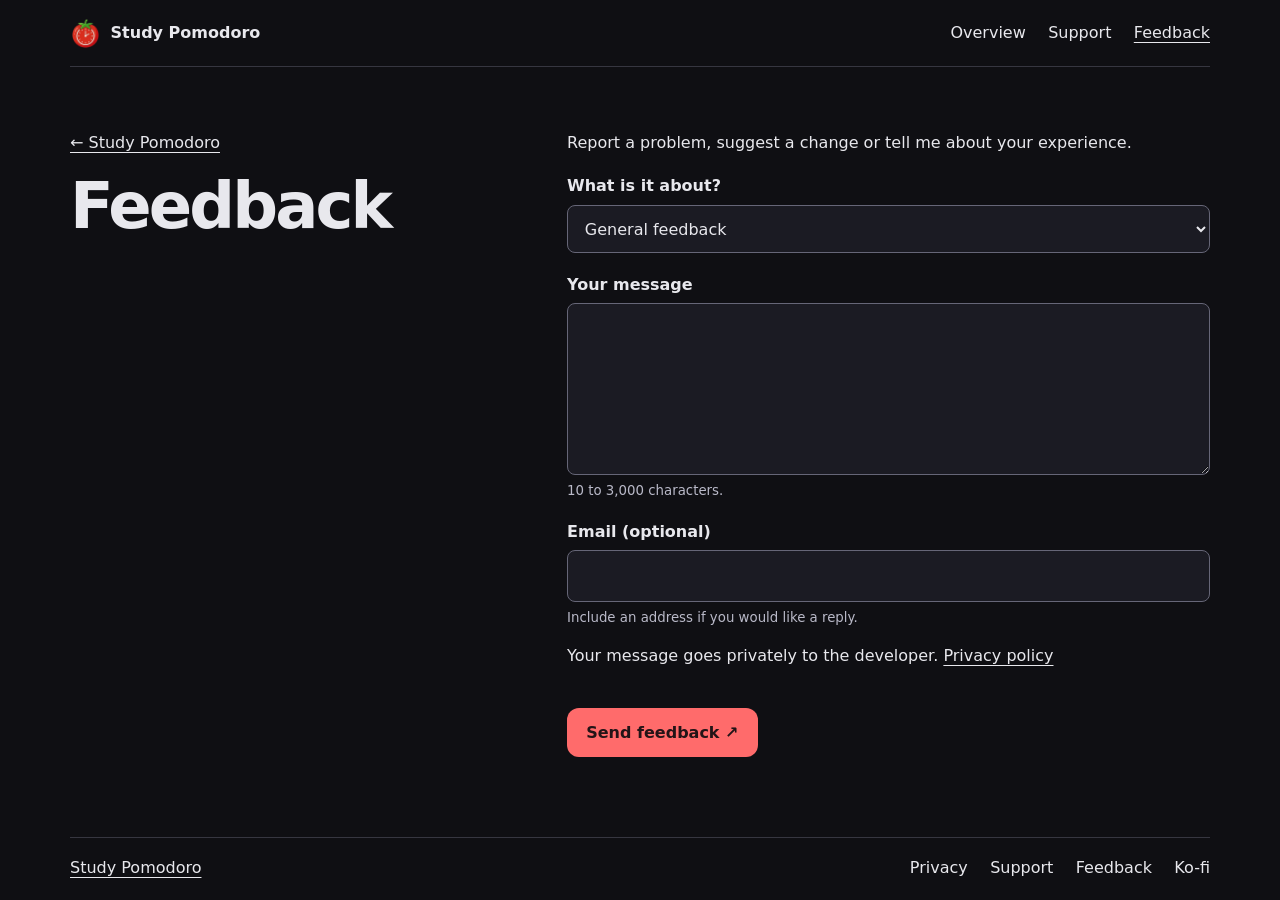
==== commit 256dfecb: "Centrar o site na app Windows e no Mini Mode" ====
--- a/feedback/index.html
+++ b/feedback/index.html
@@ -5,7 +5,7 @@
     <meta name="viewport" content="width=device-width, initial-scale=1" />
     <title>Feedback | Study Pomodoro</title>
     <meta name="description" content="Contact the developer of Study Pomodoro." />
-    <meta name="theme-color" content="#a33125" />
+    <meta name="theme-color" content="#0f0f13" />
     <link rel="canonical" href="https://carrolaxd.github.io/studypomodoro/feedback/" />
     <meta property="og:type" content="website" />
     <meta property="og:url" content="https://carrolaxd.github.io/studypomodoro/feedback/" />
@@ -21,7 +21,7 @@
     <a class="skip" href="#main">Skip to content</a>
     <header>
       <a class="brand" href="../"
-        ><img width="31" height="31" src="../assets/tomato.png" alt="" />By Carrola</a
+        ><img width="31" height="31" src="../assets/tomato.png" alt="" />Study Pomodoro</a
       >
       <nav aria-label="Main navigation">
         <a href="../">Overview</a><a href="../support/">Support</a
--- a/styles.css
+++ b/styles.css
@@ -1,355 +1,384 @@
-@font-face {
-  font-family: Desk;
-  src: url(assets/fonts/dm-sans.woff2) format("woff2");
-  font-weight: 100 1000;
-  font-display: swap;
-}
 :root {
-  --red: #a33125;
-  --paper: #f5f1e6;
-  --ink: #24221e;
-  --rule: #b7afa0;
-  color: var(--ink);
-  background: var(--paper);
+  color-scheme: dark;
   font:
-    16px/1.5 Desk,
-    Arial,
+    16px/1.5 "Segoe UI",
+    system-ui,
     sans-serif;
+  background: #0f0f13;
+  color: #e8e8ed;
+  --accent: #ff6b6b;
+  --muted: #b9b9c8;
+  --surface: #1b1b23;
+  --line: #363640;
 }
 * {
   box-sizing: border-box;
 }
 body,
-figure,
 h1,
 h2,
-h3,
 p,
-ol,
-dl,
-dd {
+figure {
   margin: 0;
 }
 a {
   color: inherit;
-  text-underline-offset: 0.23em;
+  text-underline-offset: 0.22em;
 }
 button,
 input,
-textarea,
-select {
+select,
+textarea {
   font: inherit;
 }
-button,
-summary {
+summary,
+button {
   cursor: pointer;
 }
 [hidden] {
   display: none !important;
 }
 :focus-visible {
-  outline: 3px solid #0675bf;
+  outline: 3px solid #6bcfff;
   outline-offset: 4px;
 }
 .skip {
   position: absolute;
+  left: 1rem;
   top: -100px;
-  left: 1rem;
+}
+.skip:focus {
+  top: 1rem;
+  background: #222;
   z-index: 3;
-  background: white;
-  color: black;
-  padding: 0.6rem;
-}
-.skip:focus {
-  top: 0.4rem;
 }
 header,
-footer,
-.mast,
-.screening,
-.notes,
-.document {
-  padding-inline: max(5vw, calc((100vw - 1430px) / 2));
+main,
+footer {
+  width: min(1140px, 90%);
+  margin: auto;
 }
 header,
 footer,
 nav,
 .brand,
-.deck,
-.film-title {
+.mini-line {
   display: flex;
   align-items: center;
+  gap: 1.4rem;
 }
 header,
-footer,
-.deck,
-.film-title {
+footer {
   justify-content: space-between;
-  gap: 1rem;
-}
-header {
-  background: var(--red);
-  color: white;
-  min-height: 68px;
-}
-nav,
+  padding-block: 1.1rem;
+  border-bottom: 1px solid var(--line);
+}
+nav a,
 .brand {
-  gap: clamp(0.8rem, 2.2vw, 2rem);
-}
-nav a,
-.brand,
-footer > a {
   text-decoration: none;
 }
 nav a:hover,
-nav a[aria-current],
-footer a:hover {
+nav a[aria-current] {
   text-decoration: underline;
 }
 .brand {
-  gap: 0.5rem;
   font-weight: 650;
+  gap: 0.6rem;
 }
 .brand img {
   object-fit: contain;
 }
-.mast {
-  background: var(--red);
-  color: #fff3df;
-  padding-top: 1.6rem;
-  padding-bottom: 2.25rem;
-}
-.edition,
-time,
-small {
-  font:
-    0.79rem/1.5 ui-monospace,
-    monospace;
-}
-.edition {
-  border-top: 1px solid #e9aa96;
-  padding-top: 1rem;
-}
-h1,
-h2,
-h3 {
-  line-height: 1.04;
-}
-.mast h1,
-.doc-title h1,
-.notes h2 {
-  font-family: Georgia, serif;
-  font-weight: 400;
+.landing {
+  display: grid;
+  grid-template-columns: 0.95fr 1.05fr;
+  align-items: center;
+  gap: 5%;
+  padding-block: clamp(3rem, 6vw, 6rem) 2.3rem;
+}
+.pitch h1 {
+  font-size: clamp(2.8rem, 5vw, 5.2rem);
   letter-spacing: -0.065em;
-}
-.mast h1 {
-  font-size: clamp(4.1rem, 10.65vw, 10.6rem);
-  margin: 0.06em 0 0.12em;
-}
-.deck {
-  align-items: end;
-}
-.deck p {
-  max-width: 42ch;
-  font-size: clamp(1rem, 1.6vw, 1.42rem);
-  line-height: 1.35;
+  line-height: 1.02;
+}
+.lead {
+  color: #ffc1bd;
+  font-size: clamp(1.35rem, 2.2vw, 2.1rem);
+  line-height: 1.17;
+  letter-spacing: -0.035em;
+  max-width: 23ch;
+  margin: 1rem 0;
+}
+.pitch p:not(.lead),
+.tools p,
+.mini-line span {
+  color: var(--muted);
+}
+.pitch p:not(.lead) {
+  max-width: 43ch;
 }
 .action {
   display: inline-block;
-  color: #24221e;
-  background: #fff3df;
+  background: var(--accent);
+  color: #231417;
+  padding: 0.78rem 1.2rem;
+  border: 0;
+  border-radius: 12px;
+  font-weight: 700;
   text-decoration: none;
-  font-weight: 700;
-  padding: 0.74rem 1.15rem;
-  border-radius: 4px;
-  border: 0;
+  margin-top: 1.5rem;
 }
 .action:hover {
-  background: white;
-}
-.deck small {
-  display: block;
-  margin-top: 0.38rem;
-}
-.screening,
-.notes,
+  background: #ff9696;
+}
+small {
+  color: var(--muted);
+}
+.pitch small {
+  display: block;
+  margin-top: 0.5rem;
+}
+.workspace {
+  position: relative;
+  min-height: clamp(300px, 31vw, 385px);
+  overflow: hidden;
+  border-radius: 22px;
+  background: radial-gradient(ellipse at 90% 75%, #51435a, transparent 65%), #262836;
+  border: 1px solid #40404d;
+  isolation: isolate;
+}
+.note {
+  position: absolute;
+  inset: 12% 16% -15% 9%;
+  padding: 7% 8%;
+  transform: rotate(-5deg);
+  border-radius: 7px;
+  color: #363342;
+  background: repeating-linear-gradient(0deg, transparent 0 24px, #515c7315 24px 25px), #e1dcd0;
+  box-shadow: 0 8px 40px #0004;
+}
+.note span {
+  font: 0.72rem monospace;
+}
+.note strong {
+  display: block;
+  font:
+    italic clamp(1.8rem, 3.1vw, 3.1rem) / 0.99 Georgia,
+    serif;
+  margin: 0.65em 0 0.3em;
+}
+.formula {
+  font:
+    italic 1.3rem Georgia,
+    serif;
+}
+.note p {
+  font:
+    0.95rem/1.55 Georgia,
+    serif;
+  margin-top: 1rem;
+}
+.workspace img {
+  position: absolute;
+  width: 53%;
+  height: auto;
+  right: 5%;
+  top: 53%;
+  border-radius: 10px;
+  box-shadow: 0 12px 30px #12101670;
+}
+.mini-line {
+  border-block: 1px solid var(--line);
+  padding: 1.25rem 0;
+}
+.mini-line strong {
+  white-space: nowrap;
+  color: #ffc1bd;
+}
+.tools {
+  display: grid;
+  grid-template-columns: 1fr 0.85fr 1fr;
+  gap: 1rem;
+  margin: 2.4rem 0;
+}
+.tools article {
+  padding: 1.5rem 1.5rem 0;
+  background: var(--surface);
+  border: 1px solid var(--line);
+  border-radius: 18px;
+  overflow: hidden;
+}
+.tools h2,
+.doc-title h1 {
+  letter-spacing: -0.045em;
+  line-height: 1.1;
+}
+.tools p {
+  margin: 0.7rem 0 1.4rem;
+}
+.tools img {
+  display: block;
+  width: min(100%, 245px);
+  height: auto;
+  margin: 0 auto -16%;
+}
+.tools .sound {
+  background: linear-gradient(165deg, #202530, #181d25);
+  display: flex;
+  flex-direction: column;
+  justify-content: space-between;
+  padding-bottom: 1.5rem;
+}
+.sound h2 {
+  color: #aadfff;
+}
+audio,
+video {
+  width: 100%;
+}
+video {
+  height: auto;
+  display: block;
+  margin: 1.3rem 0;
+  border-radius: 12px;
+}
+.extra {
+  margin: 2rem 0 3rem;
+  padding: 1.2rem 0;
+  border-top: 1px solid var(--line);
+}
+summary {
+  font-weight: 650;
+}
+summary small {
+  margin-left: 0.8rem;
+  font-weight: 400;
+}
+.extra details details p {
+  margin-top: 0.8rem;
+}
 .document {
   display: grid;
-  gap: clamp(1.5rem, 4vw, 4rem);
-}
-.screening {
-  grid-template-columns: minmax(0, 1.65fr) minmax(280px, 1fr);
-  padding-block: 2.7rem;
-}
-.screening h2 {
-  font-size: 1.35rem;
-  letter-spacing: -0.04em;
-}
-.film-title,
-.screening aside > h2 {
-  margin-bottom: 1.1rem;
-}
-video {
-  width: 100%;
-  height: auto;
-  display: block;
-  background: #151519;
-}
-details {
-  margin-top: 0.8rem;
-  font-size: 0.88rem;
-}
-details p {
-  margin: 0.7rem 0;
-}
-.screening ol {
-  list-style: none;
-  padding: 0;
-}
-.screening li {
-  display: grid;
-  grid-template-columns: 26% 1fr;
-  align-items: start;
-  gap: 1rem;
-  border-top: 1px solid var(--rule);
-  padding: 1.1rem 0;
-}
-.screening li img {
-  width: 100%;
-  height: auto;
-  display: block;
-  margin-top: 0.2rem;
-}
-.screening li h3 {
-  font-size: 1.3rem;
-  letter-spacing: -0.04em;
-  margin: 0.2rem 0 0.35rem;
-}
-.screening li time {
-  color: var(--red);
-}
-.screening li p {
-  font-size: 0.93rem;
-}
-.screening li button {
-  background: none;
-  border: 0;
-  border-bottom: 1px solid currentColor;
-  padding: 0.25rem 0;
-  color: var(--red);
+  grid-template-columns: 1fr 1.5fr;
+  gap: 6%;
+  padding-block: 4rem;
+  min-height: 72vh;
+}
+.doc-title h1 {
+  font-size: clamp(2.6rem, 5vw, 4.6rem);
+  margin-top: 0.25em;
+}
+.document article {
+  max-width: 67ch;
+}
+.document article p {
+  margin-bottom: 1rem;
+}
+.document article h2 {
+  margin: 1.8rem 0 0.6rem;
+  font-size: 1.45rem;
+}
+.document article h2:first-child {
+  margin-top: 0;
+}
+form label {
+  display: block;
+  margin: 1.2rem 0 0.4rem;
   font-weight: 650;
-  margin-top: 0.3rem;
-}
-.notes {
-  background: #e7e0cf;
-  grid-template-columns: 1fr 1.5fr;
-  padding-block: 3rem;
-}
-.notes h2,
-.doc-title h1 {
-  font-size: clamp(2.8rem, 5.6vw, 6rem);
-}
-dt {
-  font-weight: 750;
-}
-dd {
-  margin: 0.4rem 0 1.3rem;
-  max-width: 54ch;
-}
-.document {
-  grid-template-columns: minmax(0, 0.95fr) minmax(0, 1.35fr);
-  padding-block: clamp(3rem, 7vw, 7rem);
-  min-height: 72vh;
-}
-.doc-title h1 {
-  color: var(--red);
-  margin-top: 0.3em;
-}
-article {
-  max-width: 67ch;
-}
-article p,
-article ul {
-  margin: 0 0 1rem;
-}
-article h2 {
-  border-top: 1px solid var(--rule);
-  padding-top: 1rem;
-  margin: 1.8rem 0 0.65rem;
-  font-size: 1.4rem;
-}
-article h2:first-child {
-  margin-top: 0;
-}
-form label {
-  display: block;
-  font-weight: 700;
-  margin: 1.3rem 0 0.4rem;
 }
 form input,
 form select,
 form textarea {
+  display: block;
   width: 100%;
-  padding: 0.7rem;
-  background: #fffdf6;
-  border: 1px solid #777063;
-  border-radius: 3px;
-  color: var(--ink);
+  padding: 0.8rem;
+  background: var(--surface);
+  color: inherit;
+  border: 1px solid #666677;
+  border-radius: 8px;
 }
 textarea {
   resize: vertical;
 }
 form small {
   display: block;
-  margin: 0.35rem 0 1rem;
-}
-form .action {
-  background: var(--red);
-  color: white;
+  margin: 0.4rem 0 1rem;
 }
 form [role="status"] {
   margin-top: 1rem;
 }
 footer {
-  padding-block: 1.6rem;
-  border-top: 1px solid var(--rule);
+  border-top: 1px solid var(--line);
+  border-bottom: 0;
 }
 footer nav {
-  display: flex;
   flex-wrap: wrap;
 }
-@media (max-width: 760px) {
-  .screening,
-  .notes,
+@media (max-width: 790px) {
+  .landing,
   .document {
     grid-template-columns: 1fr;
-  }
-  .deck {
+    gap: 2rem;
+  }
+  .workspace {
+    min-height: 310px;
+  }
+  .tools {
+    grid-template-columns: 1fr;
+  }
+  .tools article {
+    display: grid;
+    grid-template-columns: 1.2fr 1fr;
+    gap: 1rem;
+    align-items: center;
+    padding: 1.3rem;
+  }
+  .tools img {
+    margin: 0 auto;
+    max-width: 180px;
+  }
+  .tools .sound {
+    display: block;
+  }
+  .document {
+    padding-block: 2.5rem;
+  }
+}
+@media (max-width: 550px) {
+  header,
+  footer {
+    flex-wrap: wrap;
+    gap: 0.8rem;
+  }
+  header {
+    font-size: 0.92rem;
+  }
+  nav {
+    gap: 1rem;
+  }
+  .mini-line {
     align-items: start;
     flex-direction: column;
-  }
-  .mast h1 {
-    font-size: clamp(3.35rem, 11.3vw, 6rem);
-  }
-  .screening {
-    padding-block: 1.8rem;
-  }
-  .document {
-    gap: 2rem;
-  }
-  .screening li {
-    grid-template-columns: minmax(75px, 22%) 1fr;
-  }
-  footer {
-    align-items: start;
-    flex-direction: column;
-  }
-}
-@media (max-width: 380px) {
-  header {
-    font-size: 0.86rem;
-  }
-  .brand img {
-    width: 24px;
-  }
-}
+    gap: 0.35rem;
+  }
+  .tools article {
+    grid-template-columns: 1fr;
+  }
+  .tools img {
+    max-width: 215px;
+  }
+  .workspace {
+    min-height: 265px;
+  }
+  .landing {
+    padding-top: 2.3rem;
+  }
+  .tools {
+    margin: 1.6rem 0;
+  }
+}
+.tools .wave {
+  width: 100%;
+  max-width: none;
+  height: auto;
+  margin: 1rem 0;
+}
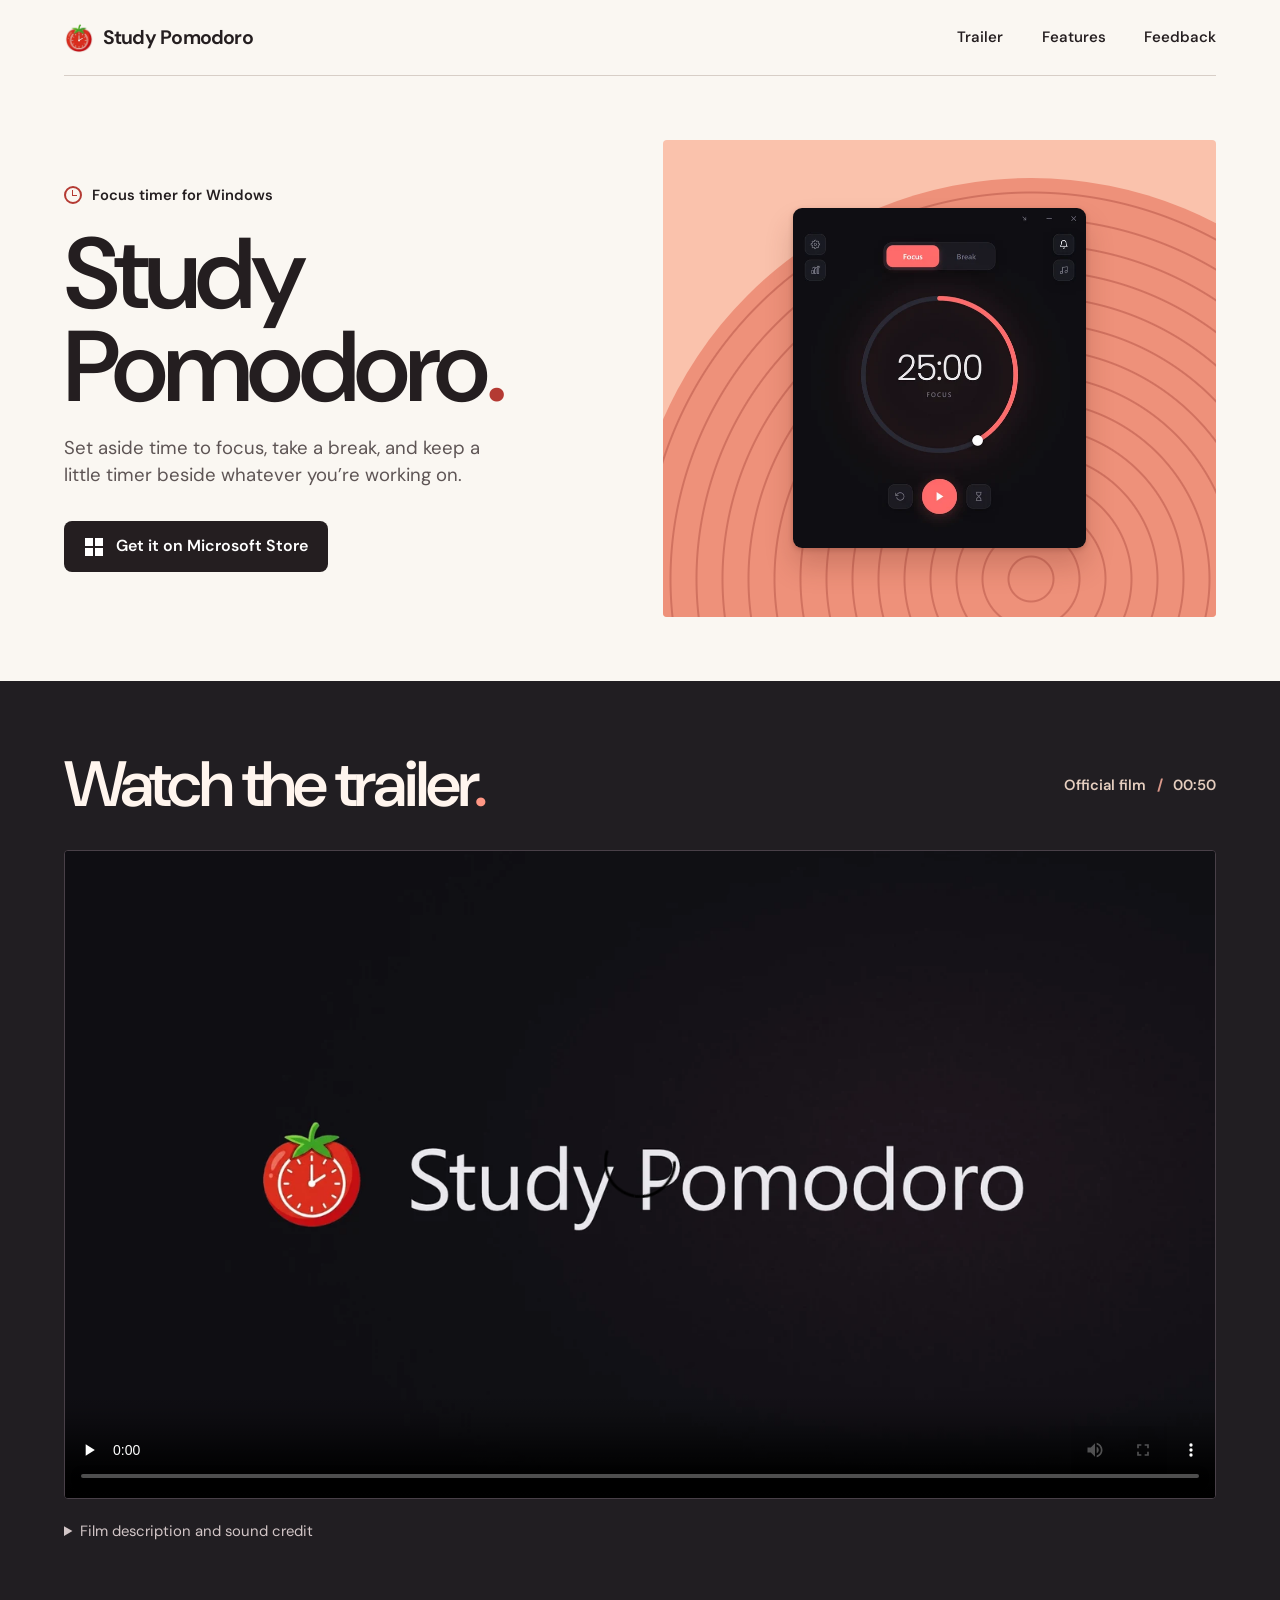
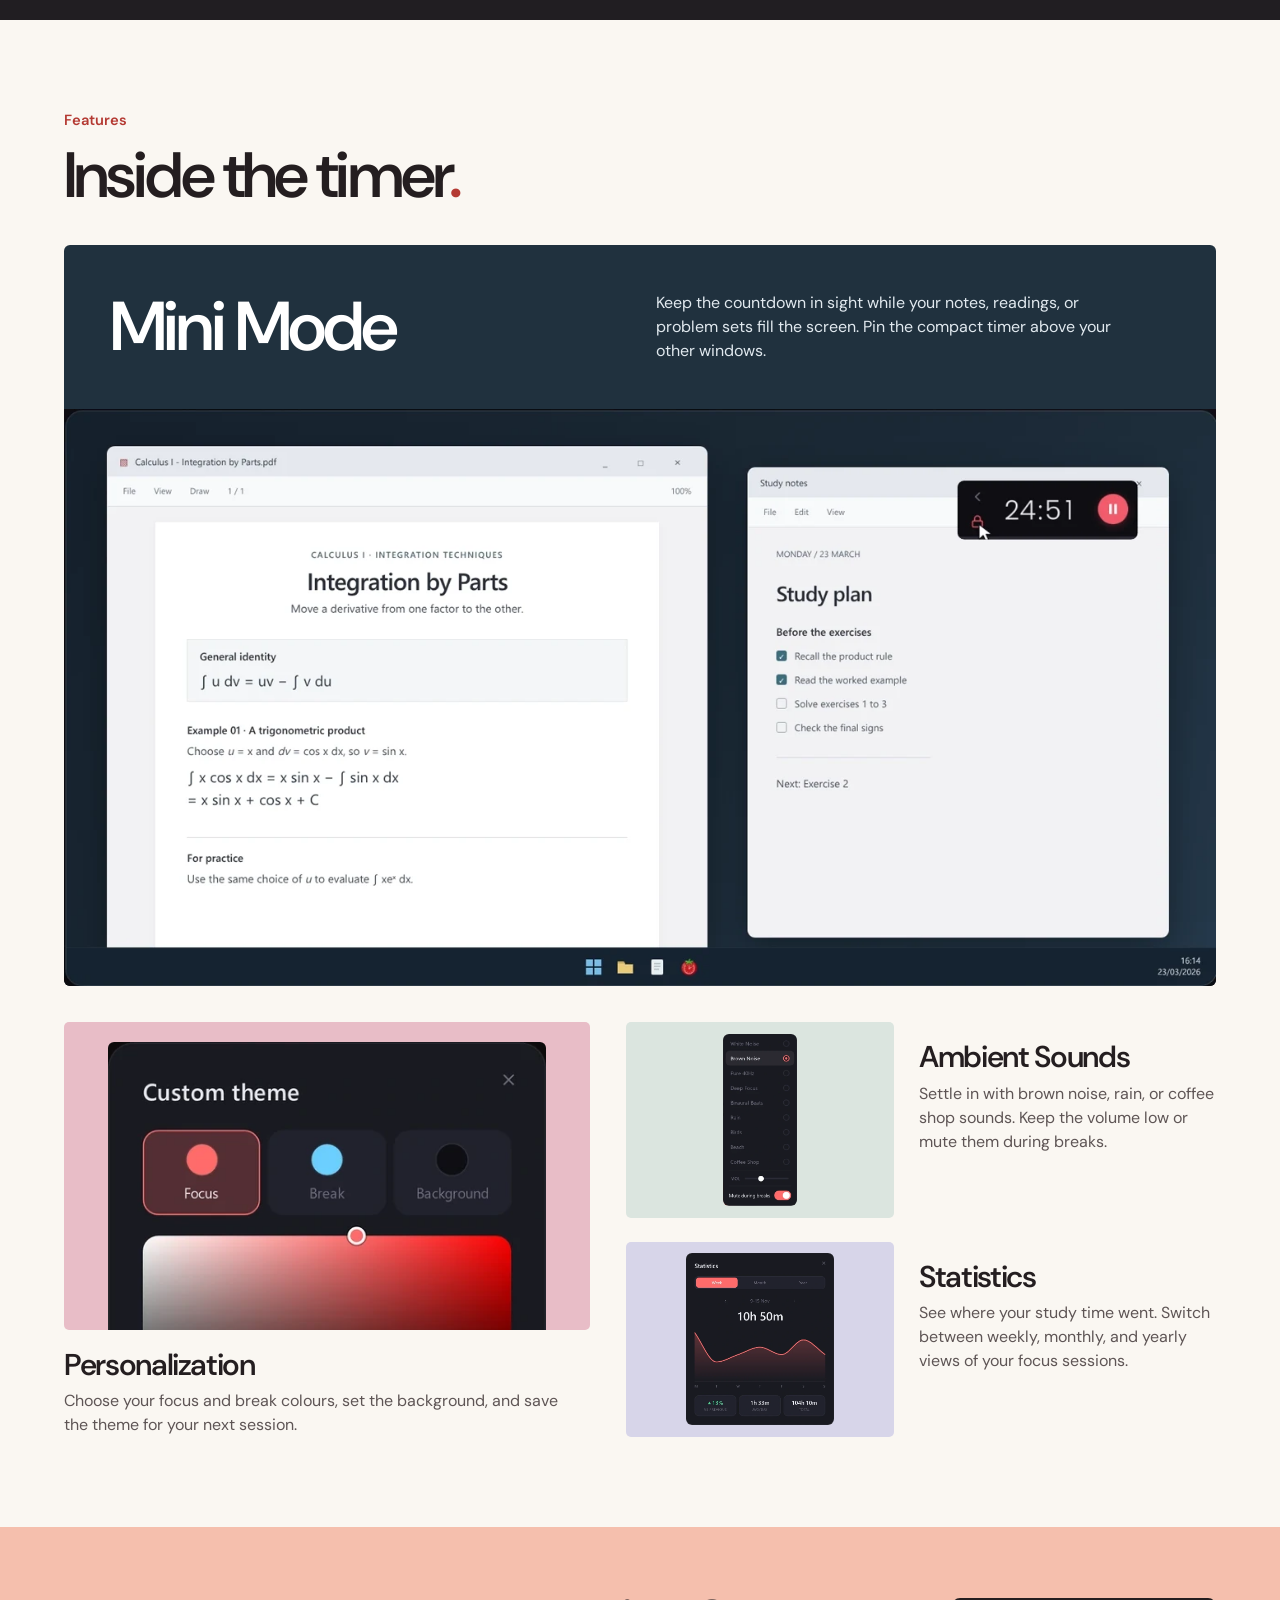
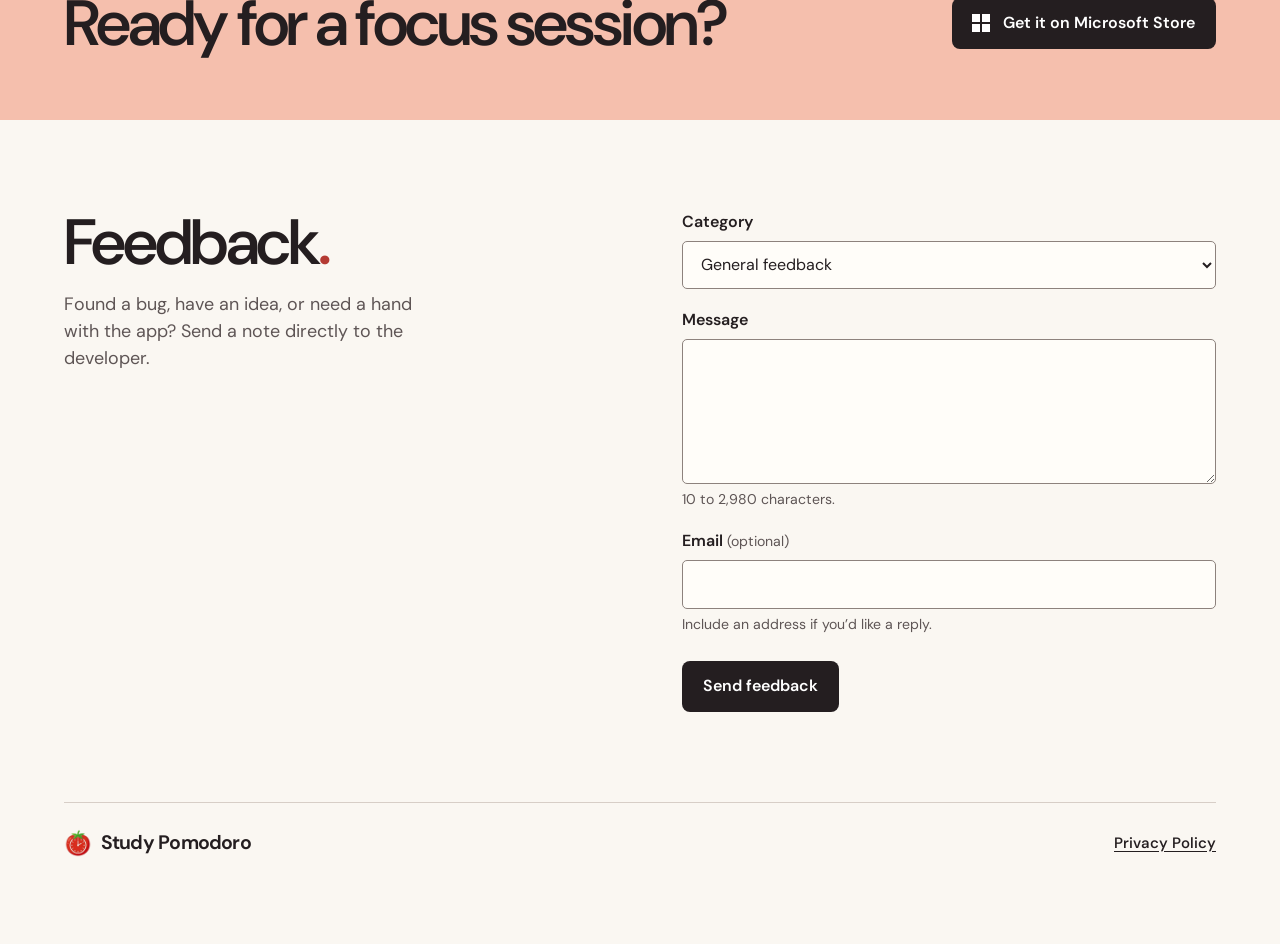
==== commit 0df04bb3: "Reconstruir o site em torno do temporizador e do Mini Mode" ====
--- a/feedback/index.html
+++ b/feedback/index.html
@@ -1,83 +1,2 @@
 <!doctype html>
-<html lang="en">
-  <head>
-    <meta charset="utf-8" />
-    <meta name="viewport" content="width=device-width, initial-scale=1" />
-    <title>Feedback | Study Pomodoro</title>
-    <meta name="description" content="Contact the developer of Study Pomodoro." />
-    <meta name="theme-color" content="#0f0f13" />
-    <link rel="canonical" href="https://carrolaxd.github.io/studypomodoro/feedback/" />
-    <meta property="og:type" content="website" />
-    <meta property="og:url" content="https://carrolaxd.github.io/studypomodoro/feedback/" />
-    <meta property="og:title" content="Feedback" />
-    <meta property="og:description" content="Contact the developer of Study Pomodoro." />
-    <meta property="og:image" content="https://carrolaxd.github.io/studypomodoro/assets/film-cover.jpg" />
-    <meta name="twitter:card" content="summary_large_image" />
-    <link rel="icon" href="../assets/tomato.png" />
-    <link rel="stylesheet" href="../styles.css" />
-    <script defer src="../assets/feedback.js"></script>
-  </head>
-  <body>
-    <a class="skip" href="#main">Skip to content</a>
-    <header>
-      <a class="brand" href="../"
-        ><img width="31" height="31" src="../assets/tomato.png" alt="" />Study Pomodoro</a
-      >
-      <nav aria-label="Main navigation">
-        <a href="../">Overview</a><a href="../support/">Support</a
-        ><a href="../feedback/" aria-current="page">Feedback</a>
-      </nav>
-    </header>
-    <main class="document" id="main">
-      <div class="doc-title">
-        <a href="../">← Study Pomodoro</a>
-        <h1>Feedback</h1>
-      </div>
-      <article>
-        <p>Report a problem, suggest a change or tell me about your experience.</p>
-        <form
-          method="post"
-          data-feedback-form
-          data-endpoint="https://studypomodoro-feedback.pedrocarrola2006.workers.dev/feedback"
-        >
-          <label for="category">What is it about?</label
-          ><select name="category" id="category">
-            <option value="general">General feedback</option>
-            <option value="bug">A problem</option>
-            <option value="suggestion">A suggestion</option>
-          </select>
-          <label for="message">Your message</label
-          ><textarea
-            id="message"
-            name="message"
-            rows="6"
-            required
-            minlength="10"
-            maxlength="3000"
-            aria-describedby="hint"
-          ></textarea
-          ><small id="hint">10 to 3,000 characters.</small> <label for="email">Email (optional)</label
-          ><input id="email" name="email" type="email" maxlength="254" autocomplete="email" /><small
-            >Include an address if you would like a reply.</small
-          >
-          <label hidden>Website<input name="website" tabindex="-1" autocomplete="off" /></label>
-          <p>Your message goes privately to the developer. <a href="../privacy/">Privacy policy</a></p>
-          <button class="action" type="submit" disabled>Send feedback ↗</button>
-          <p role="status" data-feedback-status></p>
-        </form>
-        <noscript
-          ><p>
-            Email <a href="mailto:pedrocarrola2006@gmail.com">the developer</a> to send feedback.
-          </p></noscript
-        >
-      </article>
-    </main>
-    <footer>
-      <a href="../">Study Pomodoro</a>
-      <nav aria-label="Footer">
-        <a href="../privacy/">Privacy</a><a href="../support/">Support</a><a href="../feedback/">Feedback</a
-        ><a href="https://ko-fi.com/ByCarrola">Ko-fi</a>
-      </nav>
-    </footer>
-  </body>
-</html>
+<html lang="en"><head><meta charset="utf-8"><meta name="viewport" content="width=device-width, initial-scale=1"><meta http-equiv="refresh" content="0;url=../#feedback"><link rel="canonical" href="https://carrolaxd.github.io/studypomodoro/#feedback"><title>Feedback | Study Pomodoro</title></head><body><a href="../#feedback">Go to the feedback form</a></body></html>
